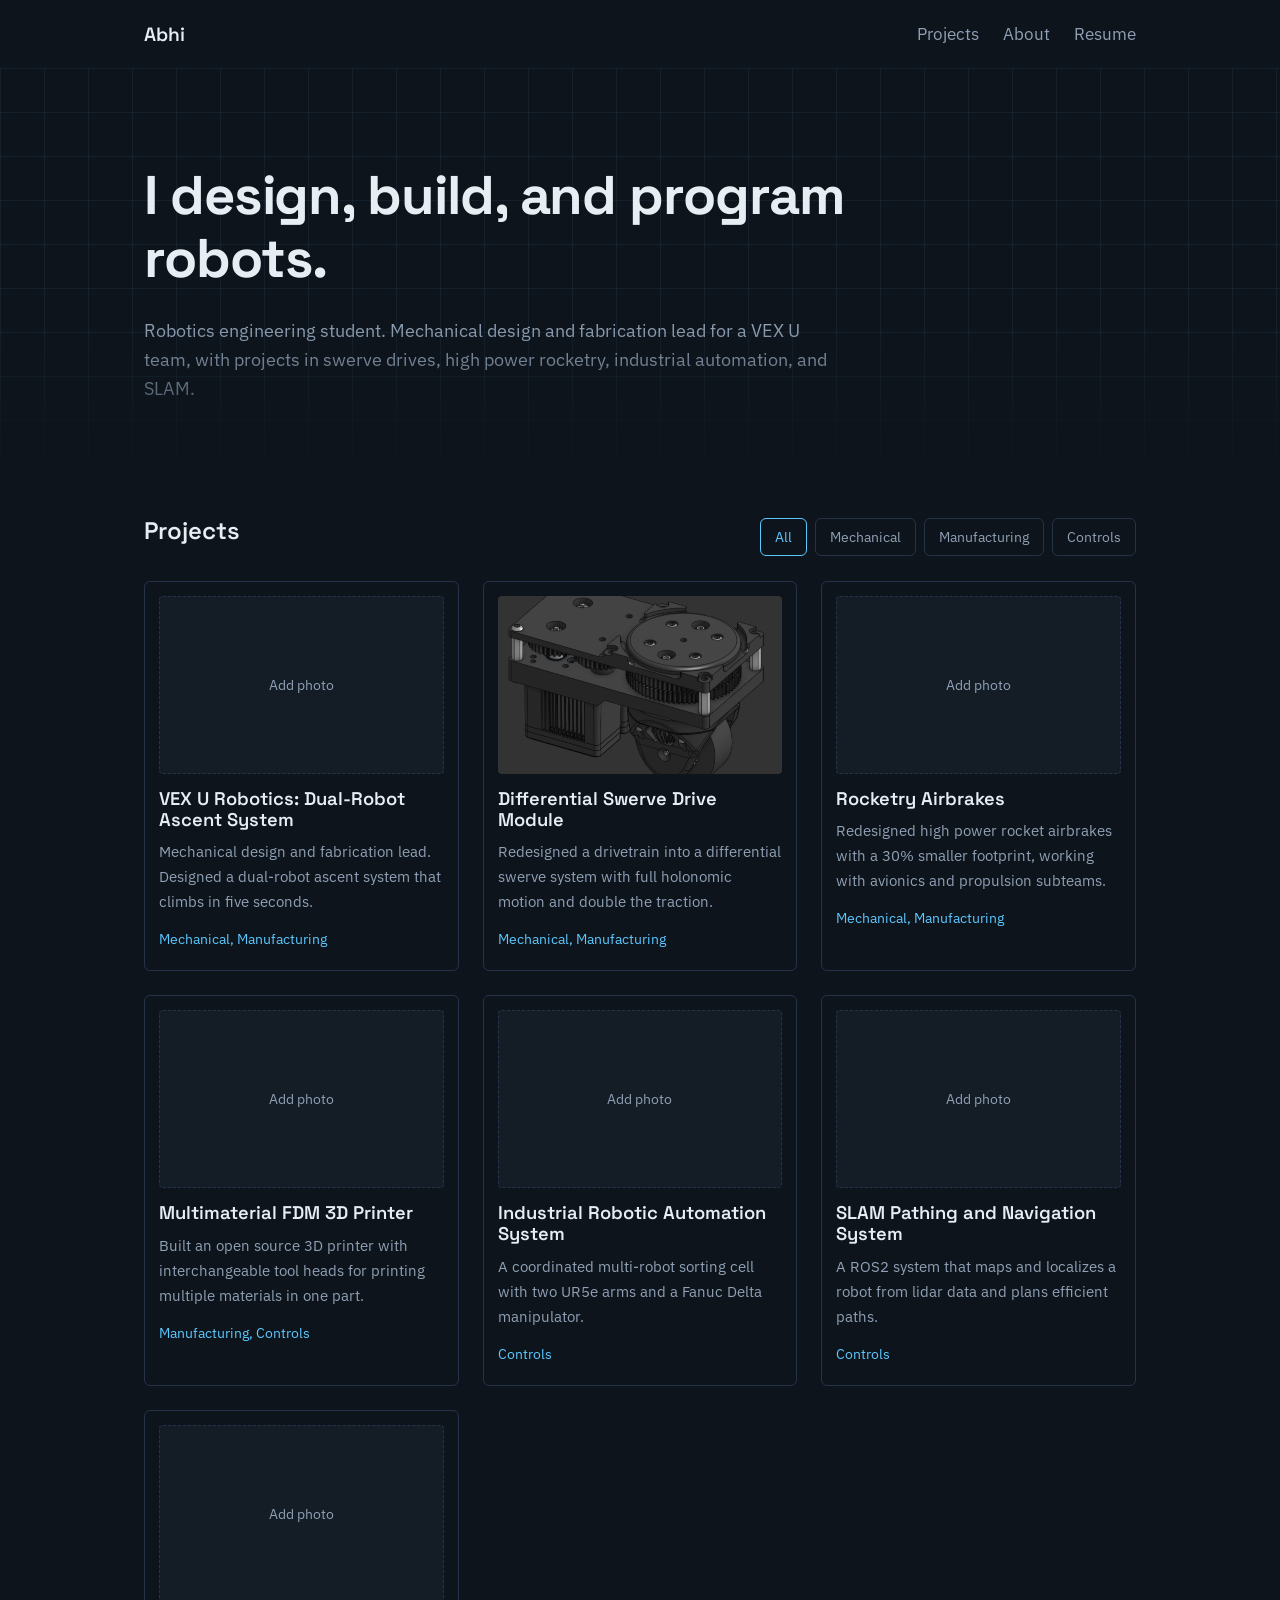
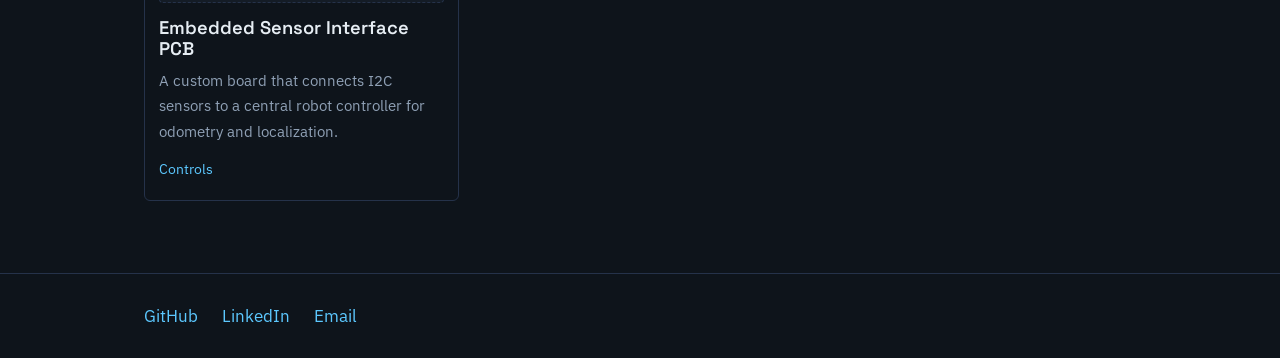
==== index.html @ cff71a78 "Fully updated the project page for differnetial swerve" ====
<!DOCTYPE html><html lang="en"><head><meta charset="utf-8"><meta name="viewport" content="width=device-width, initial-scale=1"><title>Abhi | Robotics Engineering Portfolio</title><meta name="description" content="Robotics engineering portfolio: mechanical design, manufacturing, and controls."><link rel="preconnect" href="https://fonts.googleapis.com"><link rel="preconnect" href="https://fonts.gstatic.com" crossorigin><link href="https://fonts.googleapis.com/css2?family=IBM+Plex+Sans:wght@400;500&family=Space+Grotesk:wght@500;600;700&display=swap" rel="stylesheet"><link rel="stylesheet" href="assets/css/style.css"></head><body>
<header class="nav"><a class="brand" href="index.html">Abhi</a><nav><a href="index.html#projects">Projects</a><a href="about.html">About</a><a href="resume.pdf">Resume</a></nav></header>
<main>
<section class="hero"><div class="wrap"><h1>I design, build, and program robots.</h1><p class="lead">Robotics engineering student. Mechanical design and fabrication lead for a VEX U team, with projects in swerve drives, high power rocketry, industrial automation, and SLAM.</p></div></section>
<section id="projects" class="wrap"><div class="row"><h2>Projects</h2><div class="filters" role="group" aria-label="Filter projects"><button class="on" data-f="all">All</button><button data-f="mechanical">Mechanical</button><button data-f="manufacturing">Manufacturing</button><button data-f="controls">Controls</button></div></div><div class="grid"><a class="card" href="projects/vex-u-robotics.html" data-tags="mechanical manufacturing"><div class="ph "><span>Add photo</span></div><h3>VEX U Robotics: Dual-Robot Ascent System</h3><p>Mechanical design and fabrication lead. Designed a dual-robot ascent system that climbs in five seconds.</p><span class="tags">Mechanical, Manufacturing</span></a><a class="card" href="projects/swerve-drive.html" data-tags="mechanical manufacturing"><img class="media " src="assets/images/differential_swerve/differential_swerve_overview.png" alt="CAD render of the differential swerve module showing the gear stack, drive motor, and wheel" loading="lazy"><h3>Differential Swerve Drive Module</h3><p>Redesigned a drivetrain into a differential swerve system with full holonomic motion and double the traction.</p><span class="tags">Mechanical, Manufacturing</span></a><a class="card" href="projects/rocketry-airbrakes.html" data-tags="mechanical manufacturing"><div class="ph "><span>Add photo</span></div><h3>Rocketry Airbrakes</h3><p>Redesigned high power rocket airbrakes with a 30% smaller footprint, working with avionics and propulsion subteams.</p><span class="tags">Mechanical, Manufacturing</span></a><a class="card" href="projects/multimaterial-3d-printer.html" data-tags="manufacturing controls"><div class="ph "><span>Add photo</span></div><h3>Multimaterial FDM 3D Printer</h3><p>Built an open source 3D printer with interchangeable tool heads for printing multiple materials in one part.</p><span class="tags">Manufacturing, Controls</span></a><a class="card" href="projects/industrial-automation.html" data-tags="controls"><div class="ph "><span>Add photo</span></div><h3>Industrial Robotic Automation System</h3><p>A coordinated multi-robot sorting cell with two UR5e arms and a Fanuc Delta manipulator.</p><span class="tags">Controls</span></a><a class="card" href="projects/slam-navigation.html" data-tags="controls"><div class="ph "><span>Add photo</span></div><h3>SLAM Pathing and Navigation System</h3><p>A ROS2 system that maps and localizes a robot from lidar data and plans efficient paths.</p><span class="tags">Controls</span></a><a class="card" href="projects/sensor-interface-pcb.html" data-tags="controls"><div class="ph "><span>Add photo</span></div><h3>Embedded Sensor Interface PCB</h3><p>A custom board that connects I2C sensors to a central robot controller for odometry and localization.</p><span class="tags">Controls</span></a></div></section></main>
<script>document.querySelectorAll('.filters button').forEach(b=>b.onclick=()=>{document.querySelectorAll('.filters button').forEach(x=>x.classList.toggle('on',x===b));document.querySelectorAll('.card').forEach(c=>c.hidden=b.dataset.f!=='all'&&!c.dataset.tags.includes(b.dataset.f))})</script><footer><div class="wrap"><a href="https://github.com/YOUR-USERNAME">GitHub</a><a href="https://linkedin.com/in/YOUR-PROFILE">LinkedIn</a><a href="mailto:you@example.com">Email</a></div></footer></body></html>
---- assets/css/style.css ----
:root{--bg:#0e141b;--panel:#141c26;--line:#25324a;--text:#e6edf3;--mut:#8fa0b5;--acc:#5cc8ff}
*{box-sizing:border-box}html{scroll-behavior:smooth}
body{margin:0;background:var(--bg);color:var(--text);font:400 17px/1.65 "IBM Plex Sans",system-ui,sans-serif}
h1,h2,h3{font-family:"Space Grotesk","IBM Plex Sans",sans-serif;line-height:1.15;margin:0 0 .5em}
h1{font-size:clamp(2rem,5vw,3.4rem);font-weight:700;letter-spacing:-.02em}h2{font-size:1.5rem;font-weight:600}h3{font-size:1.15rem;font-weight:600}
a{color:var(--acc);text-decoration:none}a:hover{text-decoration:underline}
a:focus-visible,button:focus-visible{outline:2px solid var(--acc);outline-offset:3px}
.wrap{max-width:1040px;margin:0 auto;padding:0 24px}
.nav{display:flex;justify-content:space-between;align-items:center;max-width:1040px;margin:0 auto;padding:20px 24px}
.brand{font:600 1.2rem "Space Grotesk",sans-serif;color:var(--text)}.nav nav a{margin-left:24px;color:var(--mut)}.nav nav a:hover{color:var(--text);text-decoration:none}
.hero{padding:96px 0 72px;background-image:linear-gradient(rgba(92,200,255,.07) 1px,transparent 1px),linear-gradient(90deg,rgba(92,200,255,.07) 1px,transparent 1px);background-size:44px 44px;-webkit-mask-image:linear-gradient(#000 60%,transparent);mask-image:linear-gradient(#000 60%,transparent)}
.hero h1{max-width:14em}.lead{color:var(--mut);max-width:40em;font-size:1.1rem}
.row{display:flex;justify-content:space-between;align-items:center;flex-wrap:wrap;gap:12px;margin:24px 0}
.filters button{background:none;border:1px solid var(--line);color:var(--mut);padding:6px 14px;border-radius:6px;margin-left:8px;font:inherit;font-size:.9rem;cursor:pointer}
.filters button.on{border-color:var(--acc);color:var(--acc)}
.grid{display:grid;grid-template-columns:repeat(auto-fill,minmax(300px,1fr));gap:24px;padding-bottom:72px}
.card{display:block;color:var(--text);border:1px solid var(--line);border-radius:6px;padding:14px 14px 18px;transition:border-color .15s}
.card:hover{border-color:var(--acc);text-decoration:none}.card[hidden]{display:none}
.card h3{margin-top:14px}.card p{color:var(--mut);font-size:.95rem;margin:0 0 10px}.tags{color:var(--acc);font-size:.85rem}
.ph{background:var(--panel);border:1px dashed var(--line);border-radius:4px;aspect-ratio:16/10;display:grid;place-items:center;color:var(--mut);font-size:.9rem}
.hero-media{margin:32px 0}.ph.hero-media{aspect-ratio:16/9}
.media{width:100%;height:auto;border-radius:4px;display:block}.card .media{aspect-ratio:16/10;object-fit:cover}.gal .media{aspect-ratio:16/10;object-fit:contain;background:var(--panel)}
.page{padding-top:24px;padding-bottom:72px;max-width:780px}.back{font-size:.95rem}.meta{color:var(--acc);margin-top:-.2em}
.page section{margin-top:40px}.page ul{padding-left:1.2em}.page li{margin-bottom:.6em}
.todo{color:var(--mut);font-style:italic}
.gal{display:grid;grid-template-columns:repeat(auto-fit,minmax(200px,1fr));gap:16px}
.btn{display:inline-block;border:1px solid var(--acc);border-radius:6px;padding:8px 18px}
footer{border-top:1px solid var(--line);padding:28px 0;color:var(--mut)}footer a{margin-right:24px}
@media(max-width:600px){.hero{padding:56px 0 40px}.filters button{margin:0 8px 0 0}}
@media(prefers-reduced-motion:reduce){*{transition:none!important;scroll-behavior:auto!important}}
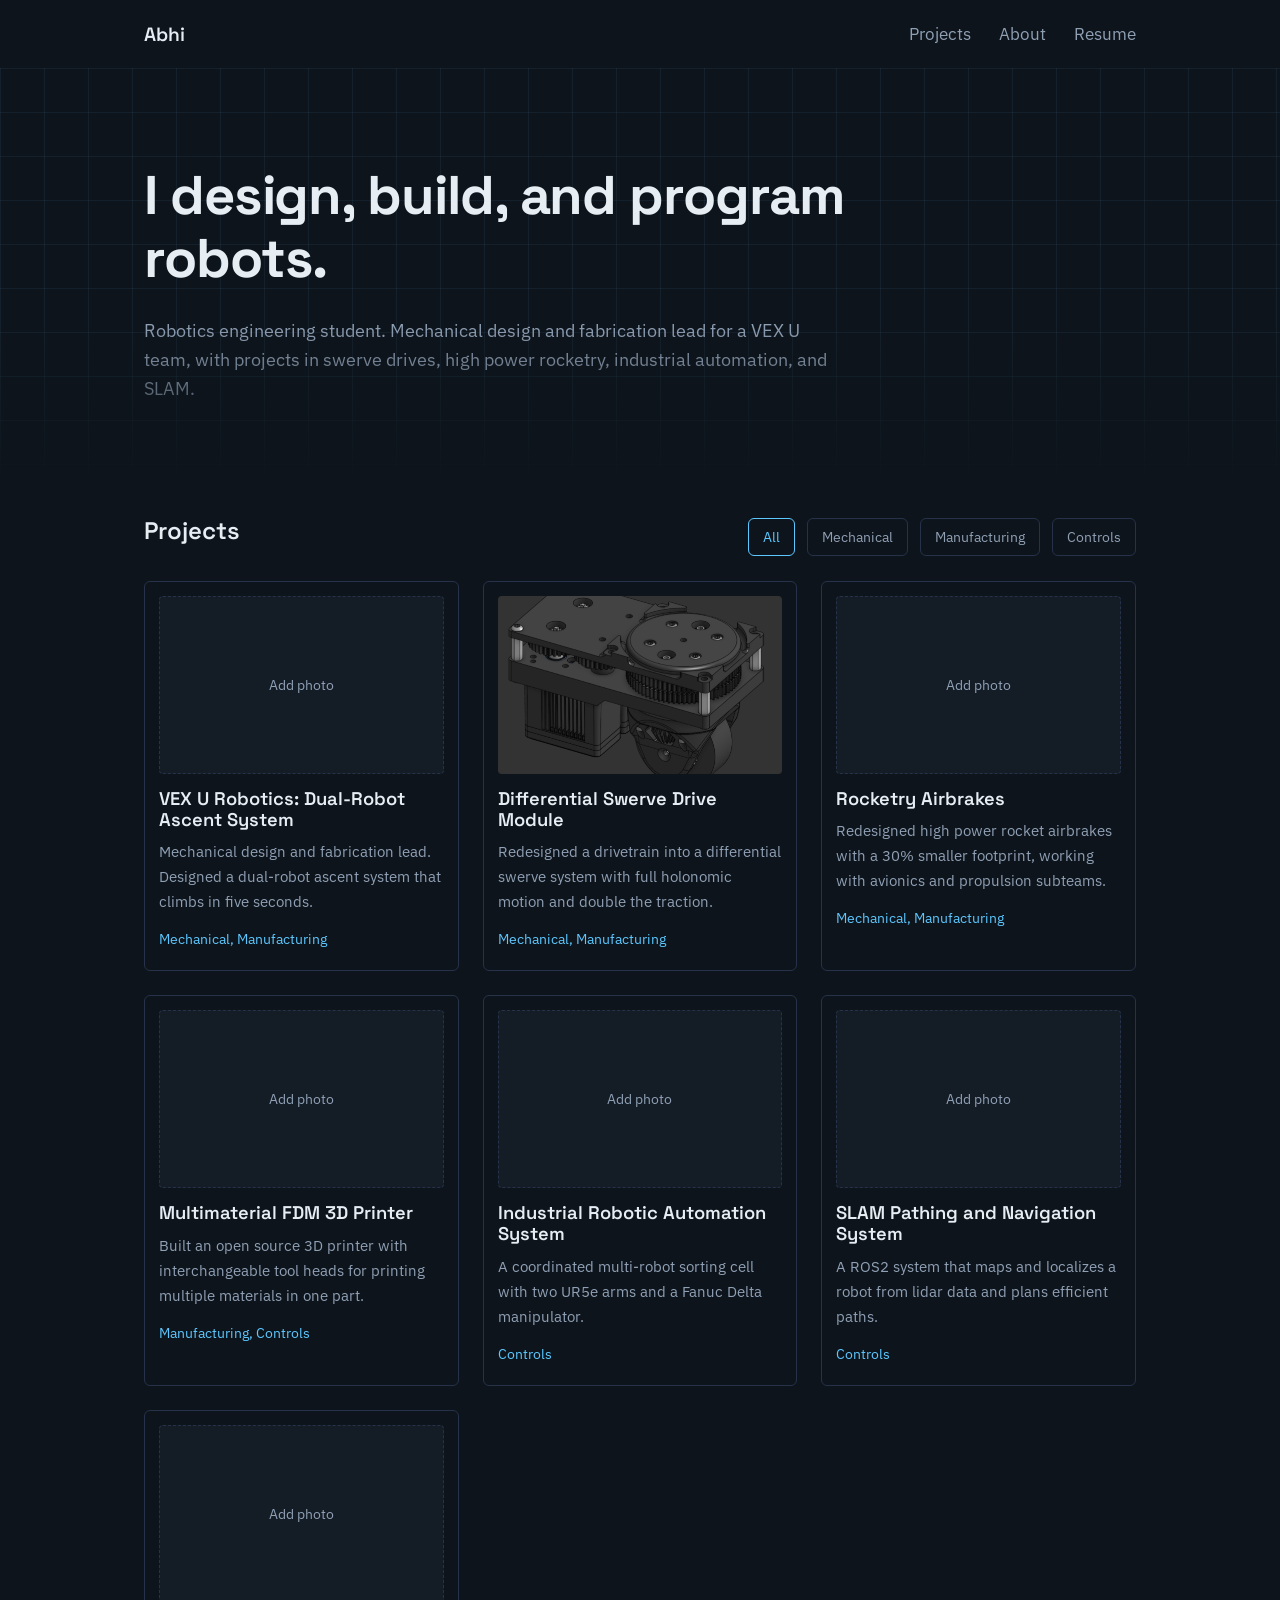
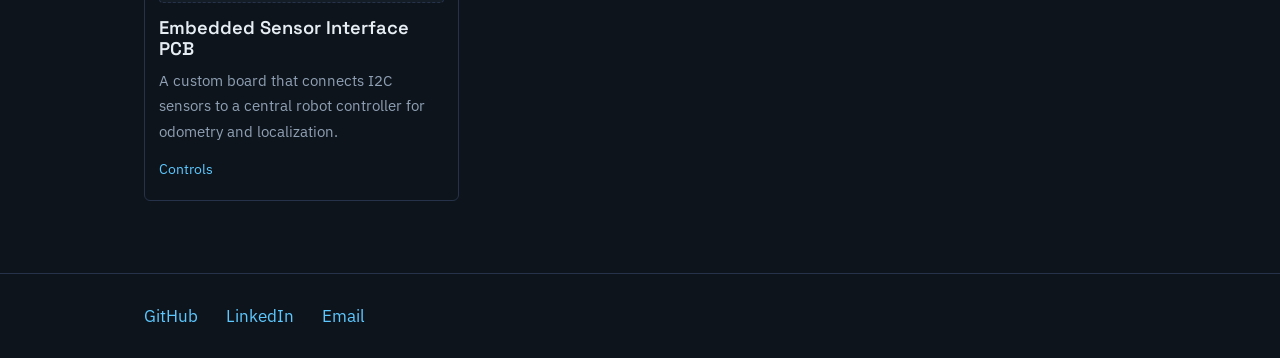
==== commit 07369212: "Pushing remaining file updated for the reformatting" ====
--- a/index.html
+++ b/index.html
@@ -1,6 +1,114 @@
-<!DOCTYPE html><html lang="en"><head><meta charset="utf-8"><meta name="viewport" content="width=device-width, initial-scale=1"><title>Abhi | Robotics Engineering Portfolio</title><meta name="description" content="Robotics engineering portfolio: mechanical design, manufacturing, and controls."><link rel="preconnect" href="https://fonts.googleapis.com"><link rel="preconnect" href="https://fonts.gstatic.com" crossorigin><link href="https://fonts.googleapis.com/css2?family=IBM+Plex+Sans:wght@400;500&family=Space+Grotesk:wght@500;600;700&display=swap" rel="stylesheet"><link rel="stylesheet" href="assets/css/style.css"></head><body>
-<header class="nav"><a class="brand" href="index.html">Abhi</a><nav><a href="index.html#projects">Projects</a><a href="about.html">About</a><a href="resume.pdf">Resume</a></nav></header>
-<main>
-<section class="hero"><div class="wrap"><h1>I design, build, and program robots.</h1><p class="lead">Robotics engineering student. Mechanical design and fabrication lead for a VEX U team, with projects in swerve drives, high power rocketry, industrial automation, and SLAM.</p></div></section>
-<section id="projects" class="wrap"><div class="row"><h2>Projects</h2><div class="filters" role="group" aria-label="Filter projects"><button class="on" data-f="all">All</button><button data-f="mechanical">Mechanical</button><button data-f="manufacturing">Manufacturing</button><button data-f="controls">Controls</button></div></div><div class="grid"><a class="card" href="projects/vex-u-robotics.html" data-tags="mechanical manufacturing"><div class="ph "><span>Add photo</span></div><h3>VEX U Robotics: Dual-Robot Ascent System</h3><p>Mechanical design and fabrication lead. Designed a dual-robot ascent system that climbs in five seconds.</p><span class="tags">Mechanical, Manufacturing</span></a><a class="card" href="projects/swerve-drive.html" data-tags="mechanical manufacturing"><img class="media " src="assets/images/differential_swerve/differential_swerve_overview.png" alt="CAD render of the differential swerve module showing the gear stack, drive motor, and wheel" loading="lazy"><h3>Differential Swerve Drive Module</h3><p>Redesigned a drivetrain into a differential swerve system with full holonomic motion and double the traction.</p><span class="tags">Mechanical, Manufacturing</span></a><a class="card" href="projects/rocketry-airbrakes.html" data-tags="mechanical manufacturing"><div class="ph "><span>Add photo</span></div><h3>Rocketry Airbrakes</h3><p>Redesigned high power rocket airbrakes with a 30% smaller footprint, working with avionics and propulsion subteams.</p><span class="tags">Mechanical, Manufacturing</span></a><a class="card" href="projects/multimaterial-3d-printer.html" data-tags="manufacturing controls"><div class="ph "><span>Add photo</span></div><h3>Multimaterial FDM 3D Printer</h3><p>Built an open source 3D printer with interchangeable tool heads for printing multiple materials in one part.</p><span class="tags">Manufacturing, Controls</span></a><a class="card" href="projects/industrial-automation.html" data-tags="controls"><div class="ph "><span>Add photo</span></div><h3>Industrial Robotic Automation System</h3><p>A coordinated multi-robot sorting cell with two UR5e arms and a Fanuc Delta manipulator.</p><span class="tags">Controls</span></a><a class="card" href="projects/slam-navigation.html" data-tags="controls"><div class="ph "><span>Add photo</span></div><h3>SLAM Pathing and Navigation System</h3><p>A ROS2 system that maps and localizes a robot from lidar data and plans efficient paths.</p><span class="tags">Controls</span></a><a class="card" href="projects/sensor-interface-pcb.html" data-tags="controls"><div class="ph "><span>Add photo</span></div><h3>Embedded Sensor Interface PCB</h3><p>A custom board that connects I2C sensors to a central robot controller for odometry and localization.</p><span class="tags">Controls</span></a></div></section></main>
-<script>document.querySelectorAll('.filters button').forEach(b=>b.onclick=()=>{document.querySelectorAll('.filters button').forEach(x=>x.classList.toggle('on',x===b));document.querySelectorAll('.card').forEach(c=>c.hidden=b.dataset.f!=='all'&&!c.dataset.tags.includes(b.dataset.f))})</script><footer><div class="wrap"><a href="https://github.com/YOUR-USERNAME">GitHub</a><a href="https://linkedin.com/in/YOUR-PROFILE">LinkedIn</a><a href="mailto:you@example.com">Email</a></div></footer></body></html>+<!DOCTYPE html>
+<html lang="en">
+  <head>
+    <meta charset="utf-8">
+    <meta name="viewport" content="width=device-width, initial-scale=1">
+    <title>Abhi | Robotics Engineering Portfolio</title>
+    <meta
+      name="description"
+      content="Robotics engineering portfolio: mechanical design, manufacturing, and controls."
+    >
+    <link rel="preconnect" href="https://fonts.googleapis.com">
+    <link rel="preconnect" href="https://fonts.gstatic.com" crossorigin>
+    <link
+      href="https://fonts.googleapis.com/css2?family=IBM+Plex+Sans:wght@400;500&family=Space+Grotesk:wght@500;600;700&display=swap"
+      rel="stylesheet"
+    >
+    <link rel="stylesheet" href="assets/css/style.css">
+  </head>
+  <body>
+    <div data-site-header></div>
+    <main>
+      <section class="hero">
+        <div class="wrap">
+          <h1>I design, build, and program robots.</h1>
+          <p class="lead">
+            Robotics engineering student. Mechanical design and fabrication lead for a
+            VEX U team, with projects in swerve drives, high power rocketry,
+            industrial automation, and SLAM.
+          </p>
+        </div>
+      </section>
+      <section id="projects" class="wrap">
+        <div class="row">
+          <h2>Projects</h2>
+          <div class="filters" role="group" aria-label="Filter projects">
+            <button class="on" data-f="all">All</button>
+            <button data-f="mechanical">Mechanical</button>
+            <button data-f="manufacturing">Manufacturing</button>
+            <button data-f="controls">Controls</button>
+          </div>
+        </div>
+        <div class="grid">
+          <a class="card" href="projects/vex-u-robotics.html" data-tags="mechanical manufacturing">
+            <div class="ph "><span>Add photo</span></div>
+            <h3>VEX U Robotics: Dual-Robot Ascent System</h3>
+            <p>Mechanical design and fabrication lead. Designed a dual-robot ascent system that climbs in five seconds.</p>
+            <span class="tags">Mechanical, Manufacturing</span>
+          </a>
+
+          <a class="card" href="projects/swerve-drive.html" data-tags="mechanical manufacturing">
+            <img
+              class="media "
+              src="assets/images/differential_swerve/differential_swerve_overview.png"
+              alt="CAD render of the differential swerve module showing the gear stack, drive motor, and wheel"
+              loading="lazy"
+            >
+            <h3>Differential Swerve Drive Module</h3>
+            <p>Redesigned a drivetrain into a differential swerve system with full holonomic motion and double the traction.</p>
+            <span class="tags">Mechanical, Manufacturing</span>
+          </a>
+
+          <a class="card" href="projects/rocketry-airbrakes.html" data-tags="mechanical manufacturing">
+            <div class="ph "><span>Add photo</span></div>
+            <h3>Rocketry Airbrakes</h3>
+            <p>Redesigned high power rocket airbrakes with a 30% smaller footprint, working with avionics and propulsion subteams.</p>
+            <span class="tags">Mechanical, Manufacturing</span>
+          </a>
+
+          <a class="card" href="projects/multimaterial-3d-printer.html" data-tags="manufacturing controls">
+            <div class="ph "><span>Add photo</span></div>
+            <h3>Multimaterial FDM 3D Printer</h3>
+            <p>Built an open source 3D printer with interchangeable tool heads for printing multiple materials in one part.</p>
+            <span class="tags">Manufacturing, Controls</span>
+          </a>
+
+          <a class="card" href="projects/industrial-automation.html" data-tags="controls">
+            <div class="ph "><span>Add photo</span></div>
+            <h3>Industrial Robotic Automation System</h3>
+            <p>A coordinated multi-robot sorting cell with two UR5e arms and a Fanuc Delta manipulator.</p>
+            <span class="tags">Controls</span>
+          </a>
+
+          <a class="card" href="projects/slam-navigation.html" data-tags="controls">
+            <div class="ph "><span>Add photo</span></div>
+            <h3>SLAM Pathing and Navigation System</h3>
+            <p>A ROS2 system that maps and localizes a robot from lidar data and plans efficient paths.</p>
+            <span class="tags">Controls</span>
+          </a>
+
+          <a class="card" href="projects/sensor-interface-pcb.html" data-tags="controls">
+            <div class="ph "><span>Add photo</span></div>
+            <h3>Embedded Sensor Interface PCB</h3>
+            <p>A custom board that connects I2C sensors to a central robot controller for odometry and localization.</p>
+            <span class="tags">Controls</span>
+          </a>
+        </div>
+      </section>
+    </main>
+
+    <script>
+      document.querySelectorAll('.filters button').forEach((b) => {
+        b.onclick = () => {
+          document.querySelectorAll('.filters button').forEach((x) => x.classList.toggle('on', x === b));
+          document.querySelectorAll('.card').forEach((c) => {
+            c.hidden = b.dataset.f !== 'all' && !c.dataset.tags.includes(b.dataset.f);
+          });
+        };
+      });
+    </script>
+
+    <div data-site-footer></div>
+    <script src="assets/js/site-shared.js"></script>
+  </body>
+</html>
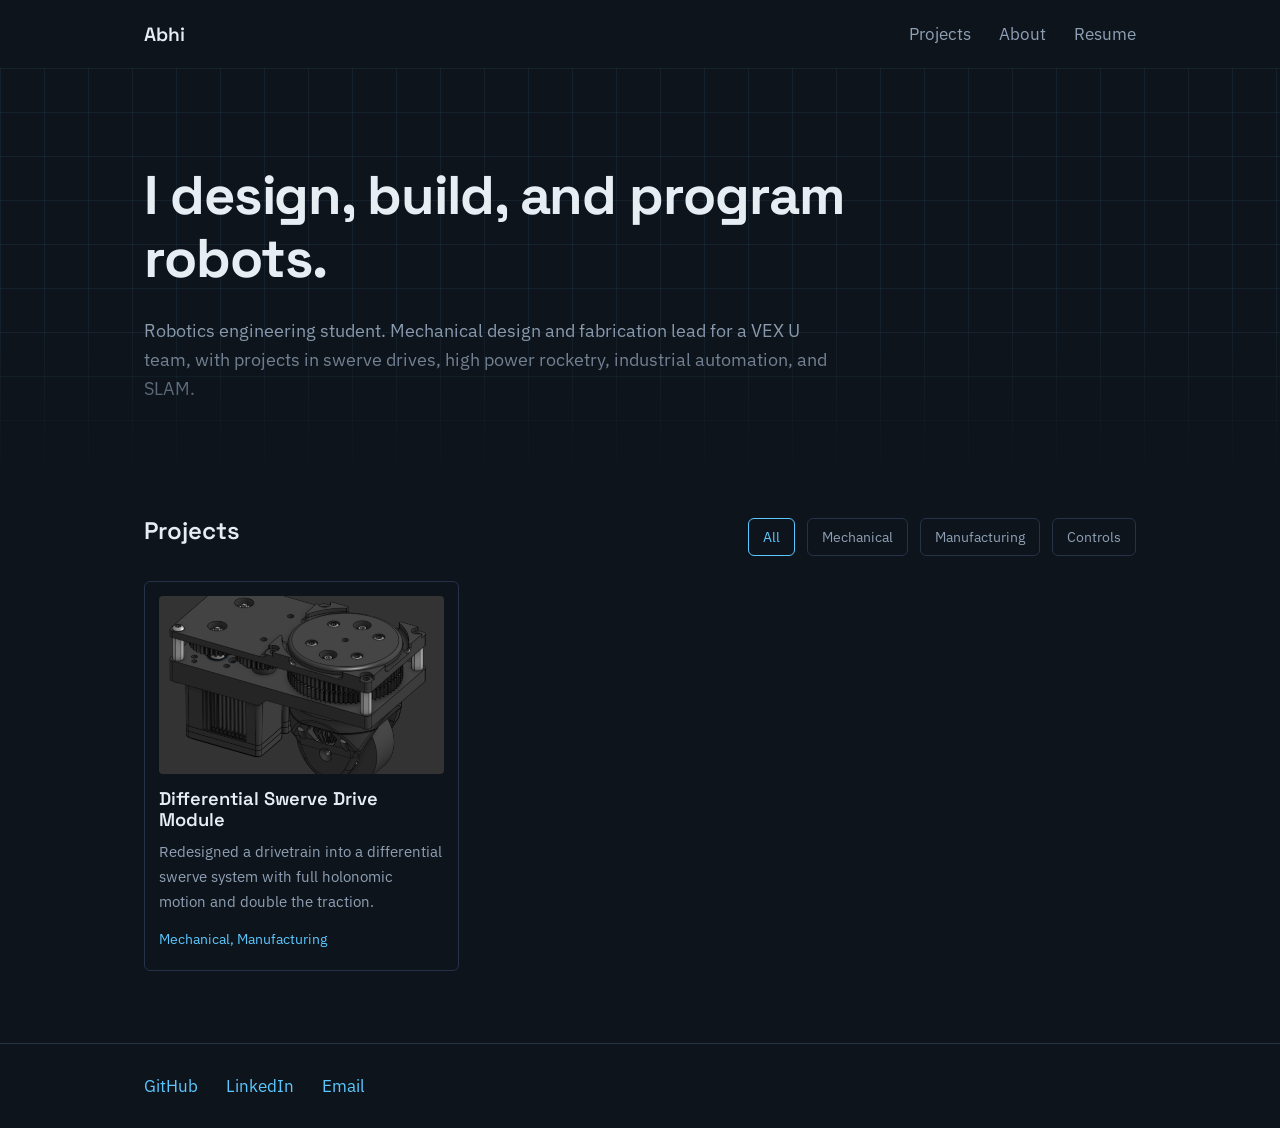
==== commit 32ef7020: "Cleaned up public version with removed incomplete project documentation" ====
--- a/index.html
+++ b/index.html
@@ -40,12 +40,12 @@
           </div>
         </div>
         <div class="grid">
-          <a class="card" href="projects/vex-u-robotics.html" data-tags="mechanical manufacturing">
+          <!-- <a class="card" href="projects/vex-u-robotics.html" data-tags="mechanical manufacturing">
             <div class="ph "><span>Add photo</span></div>
             <h3>VEX U Robotics: Dual-Robot Ascent System</h3>
             <p>Mechanical design and fabrication lead. Designed a dual-robot ascent system that climbs in five seconds.</p>
             <span class="tags">Mechanical, Manufacturing</span>
-          </a>
+          </a> -->
 
           <a class="card" href="projects/swerve-drive.html" data-tags="mechanical manufacturing">
             <img
@@ -59,7 +59,7 @@
             <span class="tags">Mechanical, Manufacturing</span>
           </a>
 
-          <a class="card" href="projects/rocketry-airbrakes.html" data-tags="mechanical manufacturing">
+          <!-- <a class="card" href="projects/rocketry-airbrakes.html" data-tags="mechanical manufacturing">
             <div class="ph "><span>Add photo</span></div>
             <h3>Rocketry Airbrakes</h3>
             <p>Redesigned high power rocket airbrakes with a 30% smaller footprint, working with avionics and propulsion subteams.</p>
@@ -92,7 +92,7 @@
             <h3>Embedded Sensor Interface PCB</h3>
             <p>A custom board that connects I2C sensors to a central robot controller for odometry and localization.</p>
             <span class="tags">Controls</span>
-          </a>
+          </a> -->
         </div>
       </section>
     </main>
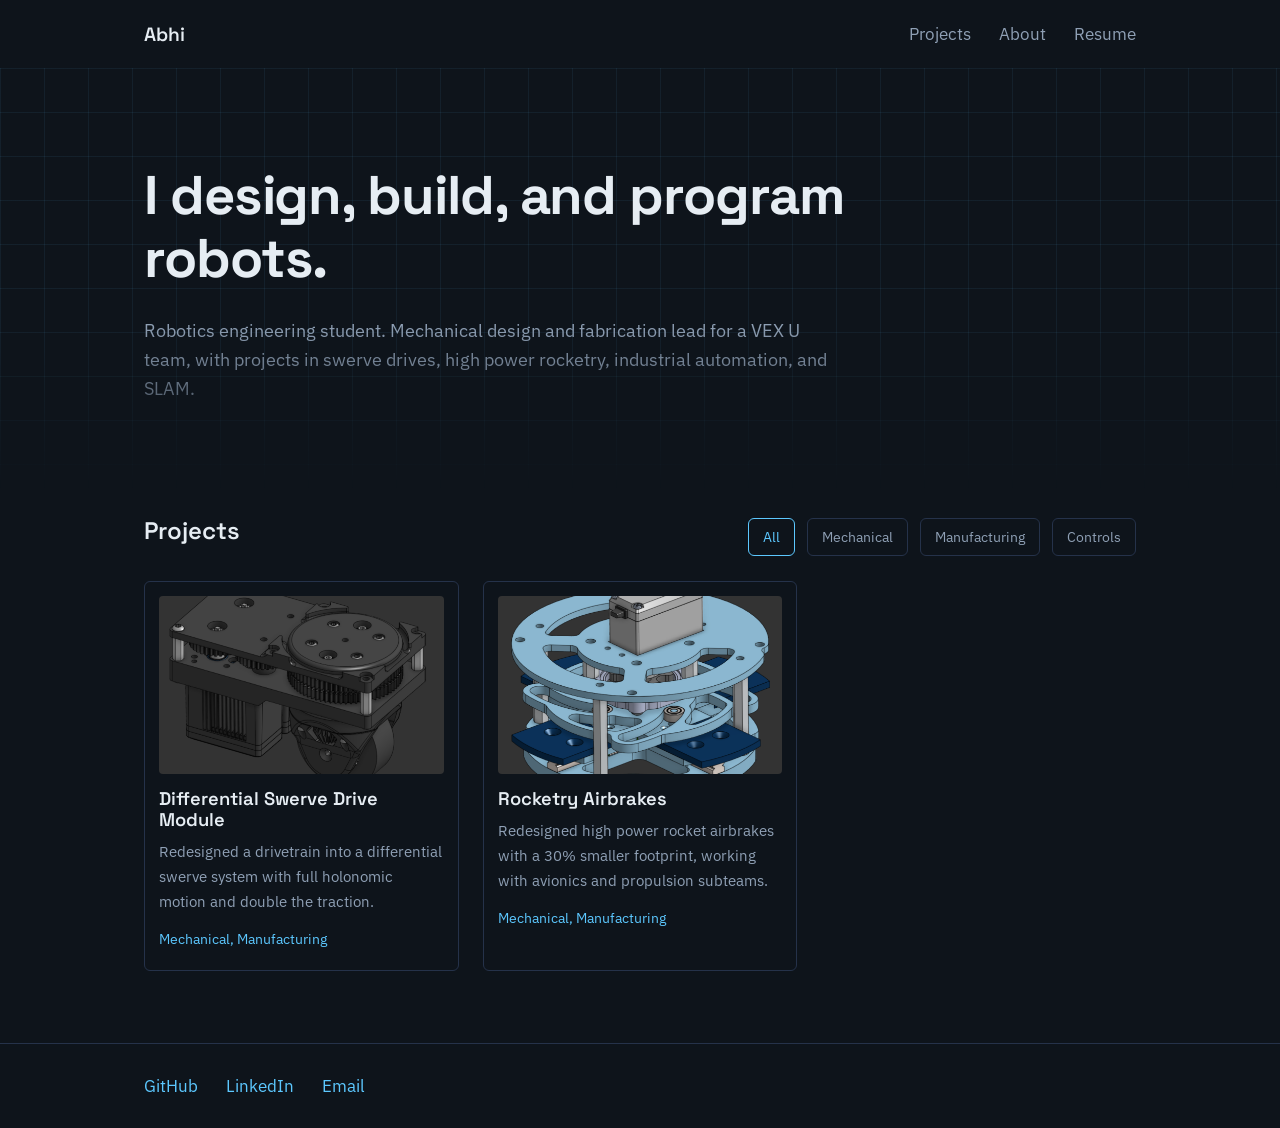
==== commit 78f5fa26: "Branch for implementing the airbrakes documentation" ====
--- a/index.html
+++ b/index.html
@@ -59,14 +59,19 @@
             <span class="tags">Mechanical, Manufacturing</span>
           </a>
 
-          <!-- <a class="card" href="projects/rocketry-airbrakes.html" data-tags="mechanical manufacturing">
-            <div class="ph "><span>Add photo</span></div>
+          <a class="card" href="projects/rocketry-airbrakes.html" data-tags="mechanical manufacturing">
+            <img
+              class="media"
+              src="assets/images/rocketry_airbrakes/airbrakes-overview.png"
+              alt="Overview of the rocketry airbrakes assembly"
+              loading="lazy"
+            >
             <h3>Rocketry Airbrakes</h3>
             <p>Redesigned high power rocket airbrakes with a 30% smaller footprint, working with avionics and propulsion subteams.</p>
             <span class="tags">Mechanical, Manufacturing</span>
           </a>
 
-          <a class="card" href="projects/multimaterial-3d-printer.html" data-tags="manufacturing controls">
+          <!-- <a class="card" href="projects/multimaterial-3d-printer.html" data-tags="manufacturing controls">
             <div class="ph "><span>Add photo</span></div>
             <h3>Multimaterial FDM 3D Printer</h3>
             <p>Built an open source 3D printer with interchangeable tool heads for printing multiple materials in one part.</p>
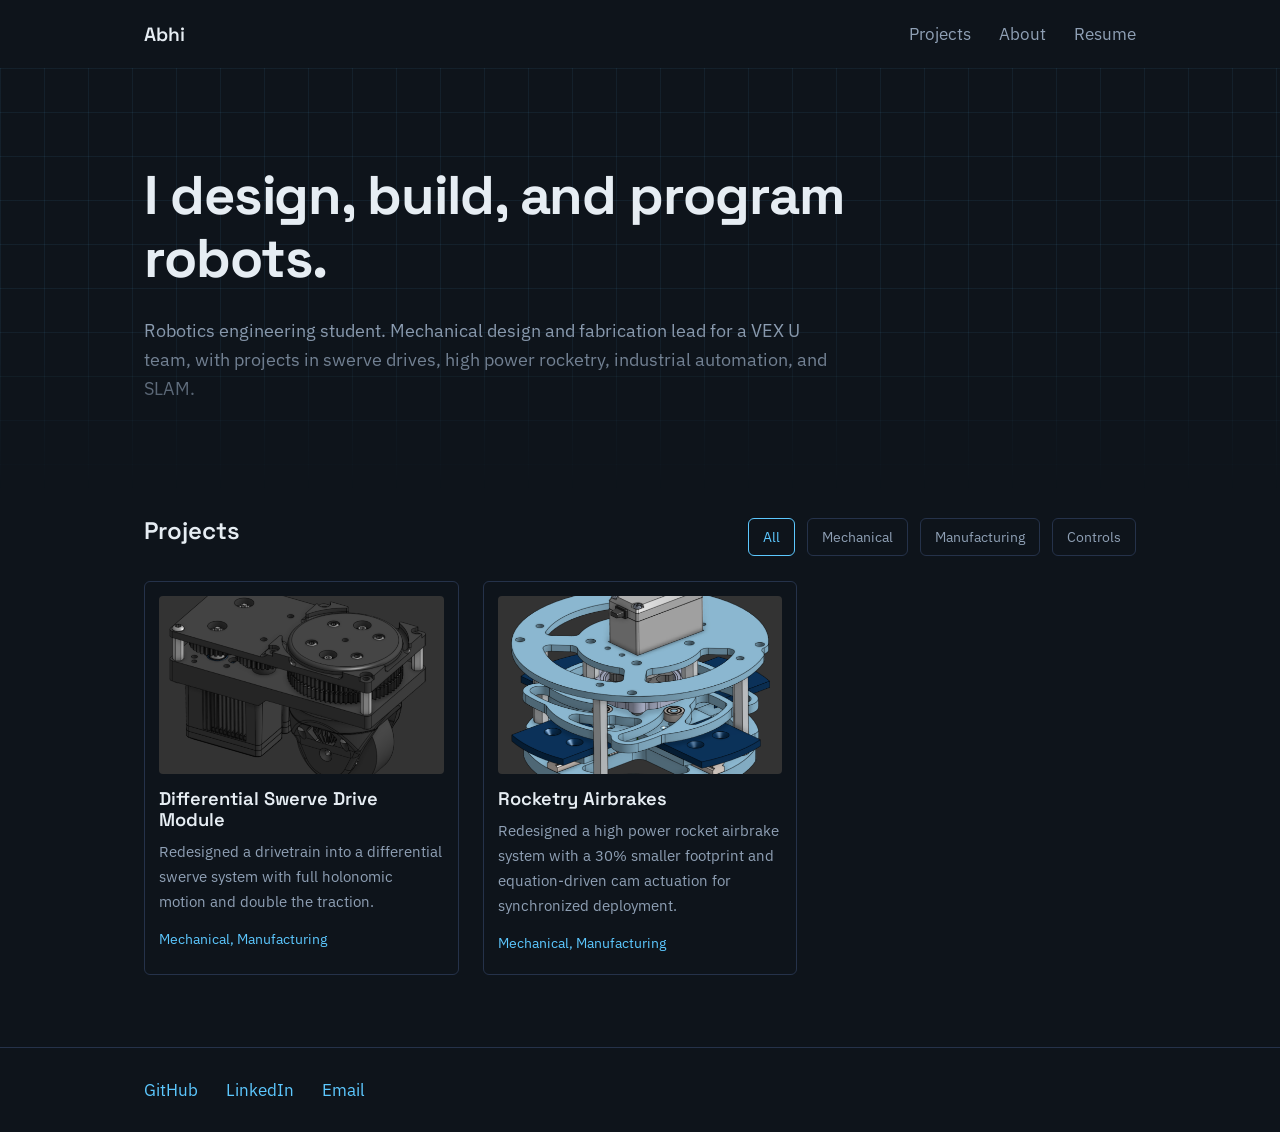
==== commit 3ae64ddf: "Updated the rocketry airbrakes page with information and images" ====
--- a/index.html
+++ b/index.html
@@ -67,7 +67,7 @@
               loading="lazy"
             >
             <h3>Rocketry Airbrakes</h3>
-            <p>Redesigned high power rocket airbrakes with a 30% smaller footprint, working with avionics and propulsion subteams.</p>
+            <p>Redesigned a high power rocket airbrake system with a 30% smaller footprint and equation-driven cam actuation for synchronized deployment.</p>
             <span class="tags">Mechanical, Manufacturing</span>
           </a>
 
@@ -76,23 +76,23 @@
             <h3>Multimaterial FDM 3D Printer</h3>
             <p>Built an open source 3D printer with interchangeable tool heads for printing multiple materials in one part.</p>
             <span class="tags">Manufacturing, Controls</span>
-          </a>
+          </a> -->
 
-          <a class="card" href="projects/industrial-automation.html" data-tags="controls">
+          <!-- <a class="card" href="projects/industrial-automation.html" data-tags="controls">
             <div class="ph "><span>Add photo</span></div>
             <h3>Industrial Robotic Automation System</h3>
             <p>A coordinated multi-robot sorting cell with two UR5e arms and a Fanuc Delta manipulator.</p>
             <span class="tags">Controls</span>
-          </a>
+          </a> -->
 
-          <a class="card" href="projects/slam-navigation.html" data-tags="controls">
+          <!-- <a class="card" href="projects/slam-navigation.html" data-tags="controls">
             <div class="ph "><span>Add photo</span></div>
             <h3>SLAM Pathing and Navigation System</h3>
             <p>A ROS2 system that maps and localizes a robot from lidar data and plans efficient paths.</p>
             <span class="tags">Controls</span>
-          </a>
+          </a> -->
 
-          <a class="card" href="projects/sensor-interface-pcb.html" data-tags="controls">
+          <!-- <a class="card" href="projects/sensor-interface-pcb.html" data-tags="controls">
             <div class="ph "><span>Add photo</span></div>
             <h3>Embedded Sensor Interface PCB</h3>
             <p>A custom board that connects I2C sensors to a central robot controller for odometry and localization.</p>
--- a/assets/css/style.css
+++ b/assets/css/style.css
@@ -25,7 +25,18 @@
 .page section{margin-top:40px}.page ul{padding-left:1.2em}.page li{margin-bottom:.6em}
 .todo{color:var(--mut);font-style:italic}
 .gal{display:grid;grid-template-columns:repeat(auto-fit,minmax(200px,1fr));gap:16px}
+.gal a{display:block;border:1px solid var(--line);border-radius:4px;overflow:hidden;background:var(--panel);transition:border-color .15s ease,transform .15s ease,box-shadow .15s ease}
+.gal a:hover{border-color:var(--acc);text-decoration:none;box-shadow:0 10px 24px rgba(0,0,0,.18);transform:translateY(-1px)}
+.gal .media{aspect-ratio:16/10;object-fit:contain;background:var(--panel);transition:transform .2s ease,opacity .2s ease;cursor:pointer}
+.gal a:hover .media{transform:scale(1.02);opacity:.98}
+.gallery-modal{position:fixed;inset:0;background:rgba(8,12,18,.9);display:flex;align-items:center;justify-content:center;padding:24px;z-index:1000}
+.gallery-modal[hidden]{display:none}
+.gallery-modal__backdrop{position:absolute;inset:0}
+.gallery-modal__panel{position:relative;max-width:min(92vw,1100px);max-height:92vh;width:100%;display:flex;align-items:center;justify-content:center;background:var(--panel);border:1px solid var(--line);border-radius:8px;padding:18px;box-shadow:0 30px 80px rgba(0,0,0,.55)}
+.gallery-modal__image{display:block;max-width:100%;max-height:calc(92vh - 72px);width:auto;height:auto;border-radius:4px;object-fit:contain;background:var(--panel)}
+.gallery-modal__close{position:absolute;top:12px;right:12px;appearance:none;border:1px solid var(--line);background:rgba(12,17,23,.9);color:var(--text);border-radius:50%;width:36px;height:36px;display:grid;place-items:center;cursor:pointer;font-size:1.2rem;line-height:1}
+.gallery-modal__close:hover{text-decoration:none}
 .btn{display:inline-block;border:1px solid var(--acc);border-radius:6px;padding:8px 18px}
 footer{border-top:1px solid var(--line);padding:28px 0;color:var(--mut)}footer a{margin-right:24px}
-@media(max-width:600px){.hero{padding:56px 0 40px}.filters button{margin:0 8px 0 0}}
+@media(max-width:600px){.hero{padding:56px 0 40px}.filters button{margin:0 8px 0 0}.gallery-modal__panel{padding:12px}.gallery-modal__close{top:8px;right:8px}} 
 @media(prefers-reduced-motion:reduce){*{transition:none!important;scroll-behavior:auto!important}}
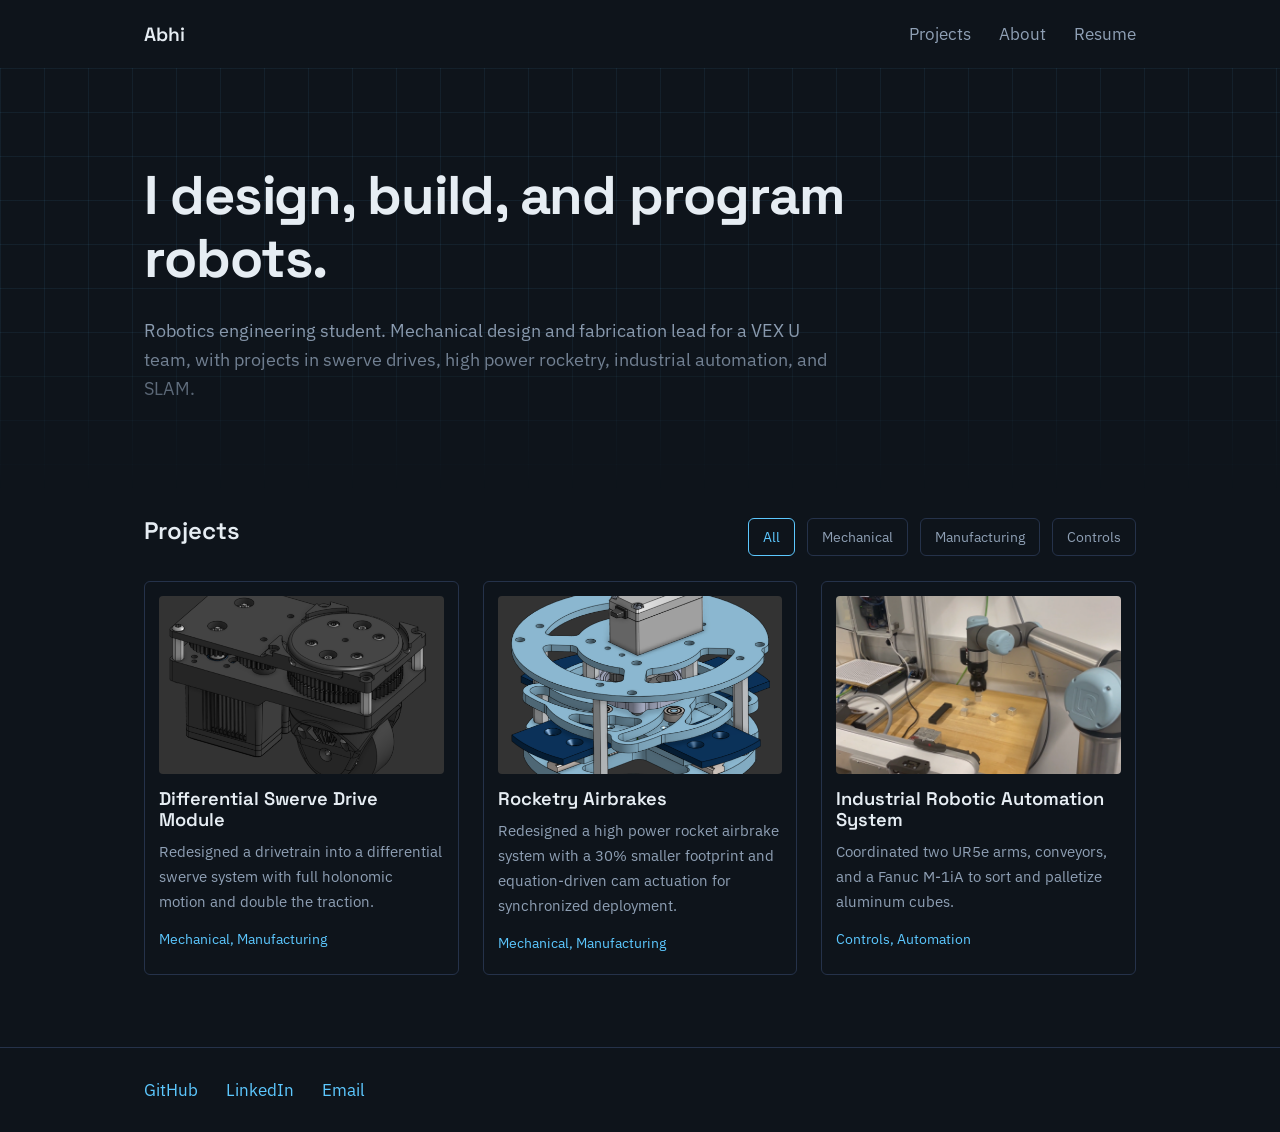
==== commit 9fb47c3e: "Added embedded media to industrial automation page" ====
--- a/index.html
+++ b/index.html
@@ -78,12 +78,17 @@
             <span class="tags">Manufacturing, Controls</span>
           </a> -->
 
-          <!-- <a class="card" href="projects/industrial-automation.html" data-tags="controls">
-            <div class="ph "><span>Add photo</span></div>
+          <a class="card" href="projects/industrial-automation.html" data-tags="controls">
+            <img
+              class="media"
+              src="assets/images/industrial_automation/industrial_automation_overview.png"
+              alt="Fanuc M-1iA above aluminum cubes at the industrial automation cell"
+              loading="lazy"
+            >
             <h3>Industrial Robotic Automation System</h3>
-            <p>A coordinated multi-robot sorting cell with two UR5e arms and a Fanuc Delta manipulator.</p>
-            <span class="tags">Controls</span>
-          </a> -->
+            <p>Coordinated two UR5e arms, conveyors, and a Fanuc M-1iA to sort and palletize aluminum cubes.</p>
+            <span class="tags">Controls, Automation</span>
+          </a>
 
           <!-- <a class="card" href="projects/slam-navigation.html" data-tags="controls">
             <div class="ph "><span>Add photo</span></div>
--- a/assets/css/style.css
+++ b/assets/css/style.css
@@ -20,6 +20,7 @@
 .card h3{margin-top:14px}.card p{color:var(--mut);font-size:.95rem;margin:0 0 10px}.tags{color:var(--acc);font-size:.85rem}
 .ph{background:var(--panel);border:1px dashed var(--line);border-radius:4px;aspect-ratio:16/10;display:grid;place-items:center;color:var(--mut);font-size:.9rem}
 .hero-media{margin:32px 0}.ph.hero-media{aspect-ratio:16/9}
+.video-embed{width:100%;aspect-ratio:16/9;overflow:hidden;border-radius:4px;background:var(--panel)}.video-embed iframe{display:block;width:100%;height:100%;border:0}
 .media{width:100%;height:auto;border-radius:4px;display:block}.card .media{aspect-ratio:16/10;object-fit:cover}.gal .media{aspect-ratio:16/10;object-fit:contain;background:var(--panel)}
 .page{padding-top:24px;padding-bottom:72px;max-width:780px}.back{font-size:.95rem}.meta{color:var(--acc);margin-top:-.2em}
 .page section{margin-top:40px}.page ul{padding-left:1.2em}.page li{margin-bottom:.6em}
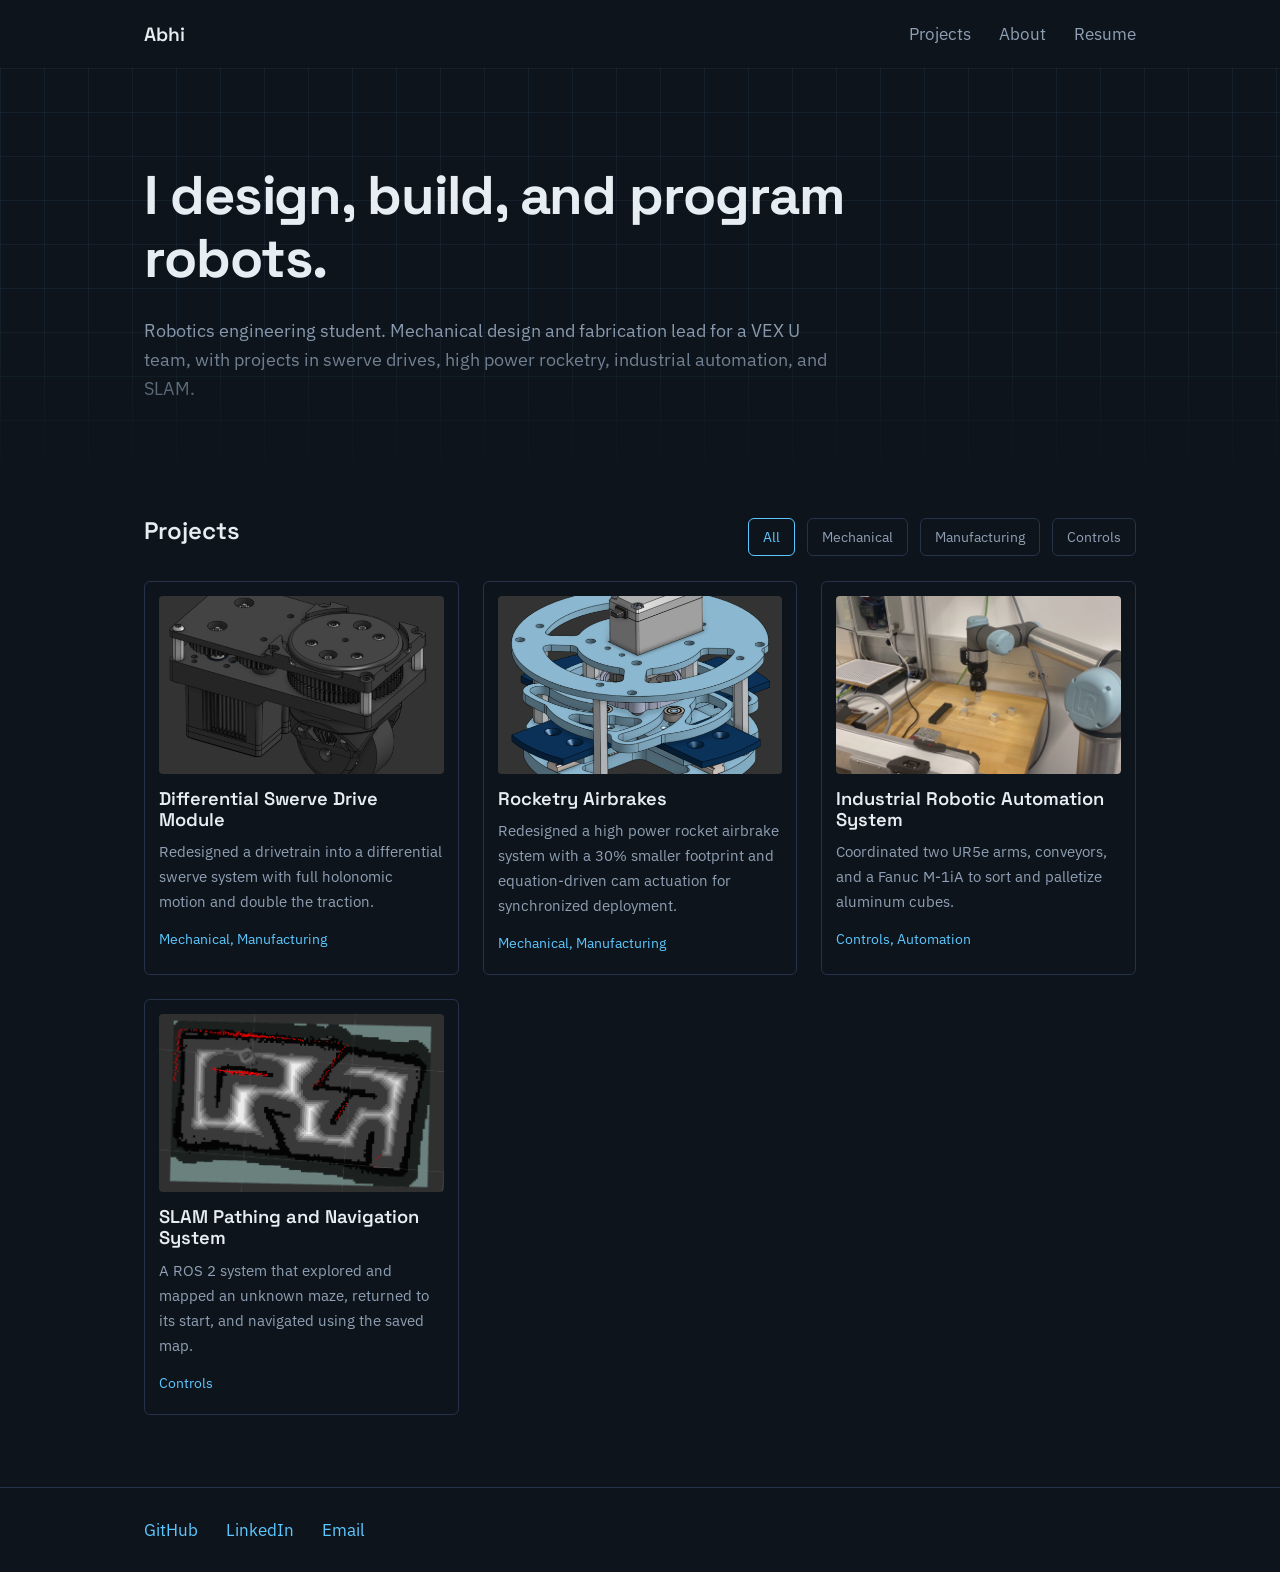
==== commit 303926e5: "Added documentation for SLAM project" ====
--- a/index.html
+++ b/index.html
@@ -90,12 +90,17 @@
             <span class="tags">Controls, Automation</span>
           </a>
 
-          <!-- <a class="card" href="projects/slam-navigation.html" data-tags="controls">
-            <div class="ph "><span>Add photo</span></div>
+          <a class="card" href="projects/slam-navigation.html" data-tags="controls">
+            <img
+              class="media"
+              src="assets/images/slam_navigation/accurate_localization.png"
+              alt="AMCL pose estimate aligned with the TurtleBot3's actual location on the map"
+              loading="lazy"
+            >
             <h3>SLAM Pathing and Navigation System</h3>
-            <p>A ROS2 system that maps and localizes a robot from lidar data and plans efficient paths.</p>
+            <p>A ROS 2 system that explored and mapped an unknown maze, returned to its start, and navigated using the saved map.</p>
             <span class="tags">Controls</span>
-          </a> -->
+          </a>
 
           <!-- <a class="card" href="projects/sensor-interface-pcb.html" data-tags="controls">
             <div class="ph "><span>Add photo</span></div>
--- a/assets/css/style.css
+++ b/assets/css/style.css
@@ -24,6 +24,7 @@
 .media{width:100%;height:auto;border-radius:4px;display:block}.card .media{aspect-ratio:16/10;object-fit:cover}.gal .media{aspect-ratio:16/10;object-fit:contain;background:var(--panel)}
 .page{padding-top:24px;padding-bottom:72px;max-width:780px}.back{font-size:.95rem}.meta{color:var(--acc);margin-top:-.2em}
 .page section{margin-top:40px}.page ul{padding-left:1.2em}.page li{margin-bottom:.6em}
+.project-figure{margin:24px 0}.project-figure .media{max-height:520px;object-fit:contain;background:var(--panel)}.project-figure figcaption{margin-top:8px;color:var(--mut);font-size:.9rem}
 .todo{color:var(--mut);font-style:italic}
 .gal{display:grid;grid-template-columns:repeat(auto-fit,minmax(200px,1fr));gap:16px}
 .gal a{display:block;border:1px solid var(--line);border-radius:4px;overflow:hidden;background:var(--panel);transition:border-color .15s ease,transform .15s ease,box-shadow .15s ease}
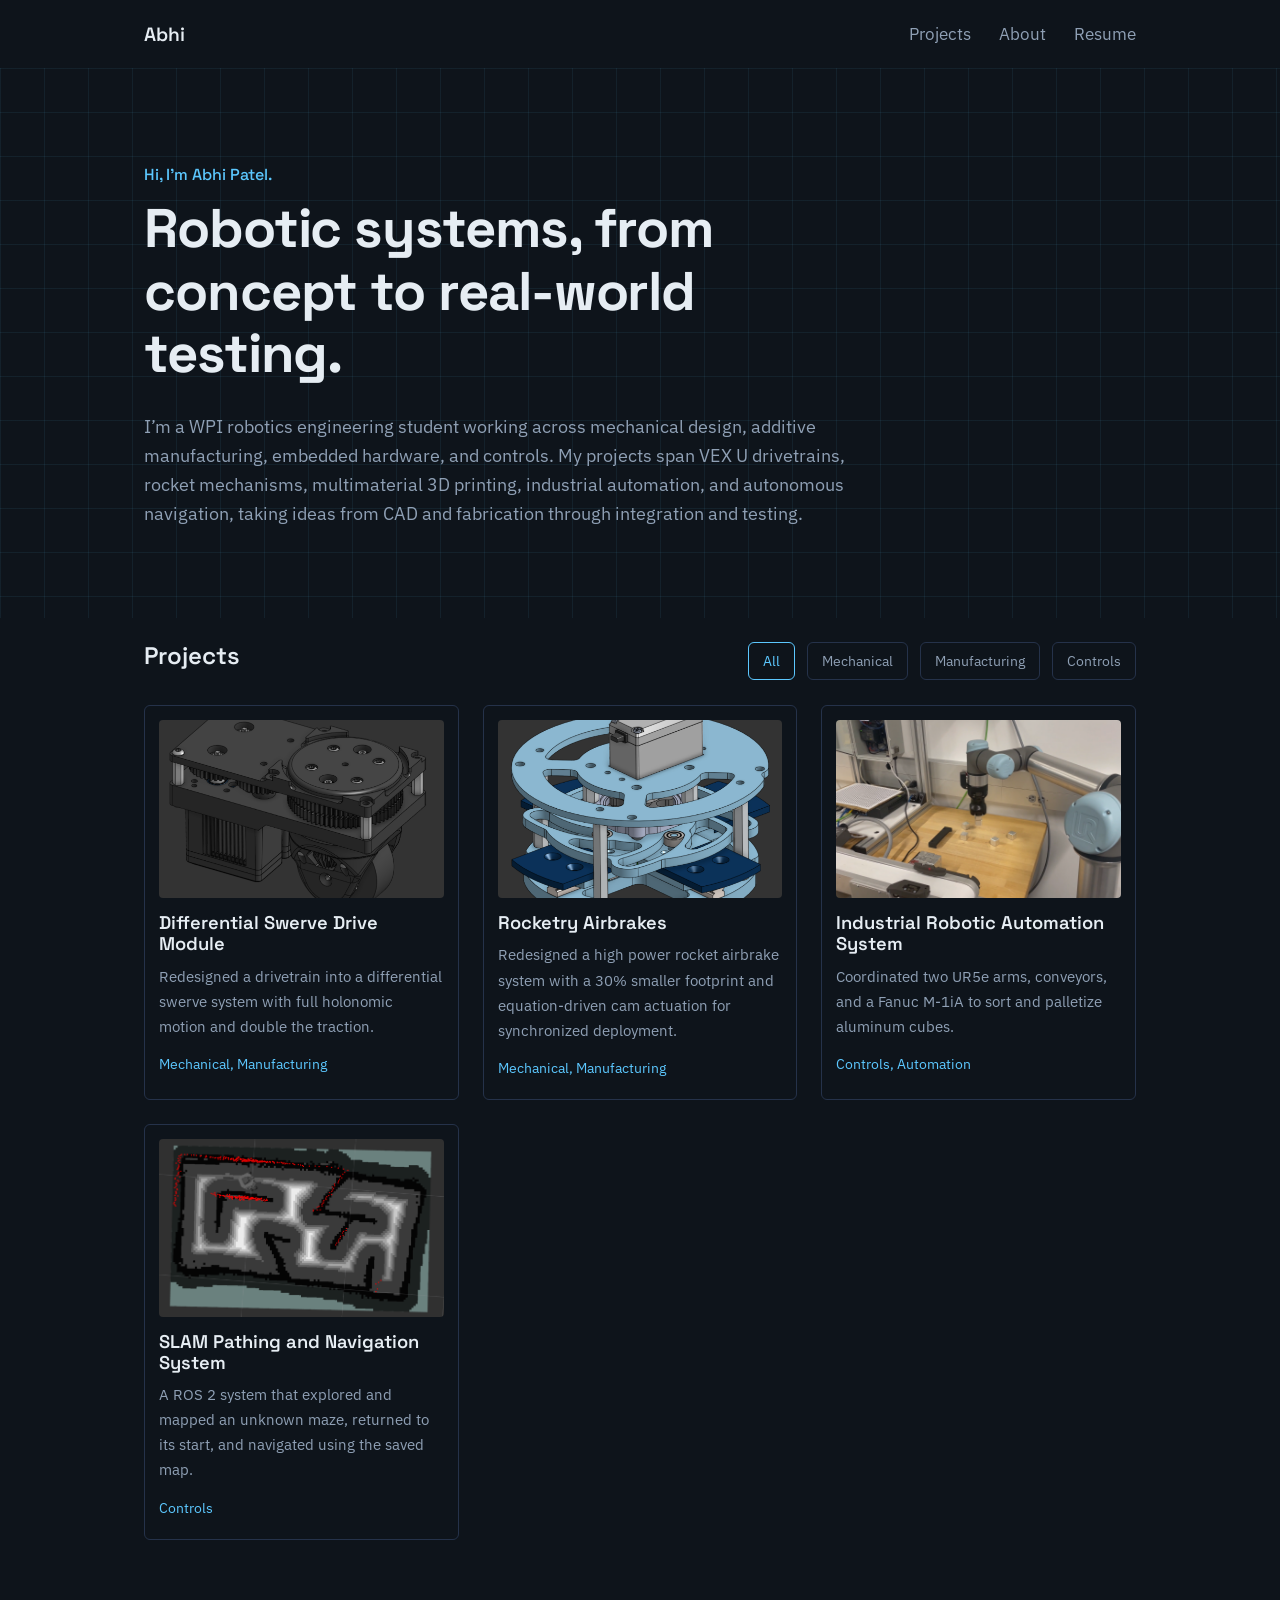
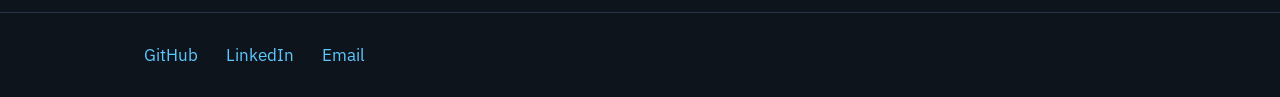
==== commit 6c0a4b71: "Updated consistent formating and standardized sections across project pages" ====
--- a/index.html
+++ b/index.html
@@ -21,11 +21,14 @@
     <main>
       <section class="hero">
         <div class="wrap">
-          <h1>I design, build, and program robots.</h1>
+          <p class="hero-greeting">Hi, I'm Abhi Patel.</p>
+          <h1>Robotic systems, from concept to real-world testing.</h1>
           <p class="lead">
-            Robotics engineering student. Mechanical design and fabrication lead for a
-            VEX U team, with projects in swerve drives, high power rocketry,
-            industrial automation, and SLAM.
+            I’m a WPI robotics engineering student working across mechanical design,
+            additive manufacturing, embedded hardware, and controls. My projects span
+            VEX U drivetrains, rocket mechanisms, multimaterial 3D printing, industrial
+            automation, and autonomous navigation, taking ideas from CAD and fabrication
+            through integration and testing.
           </p>
         </div>
       </section>
--- a/assets/css/style.css
+++ b/assets/css/style.css
@@ -9,7 +9,8 @@
 .wrap{max-width:1040px;margin:0 auto;padding:0 24px}
 .nav{display:flex;justify-content:space-between;align-items:center;max-width:1040px;margin:0 auto;padding:20px 24px}
 .brand{font:600 1.2rem "Space Grotesk",sans-serif;color:var(--text)}.nav nav a{margin-left:24px;color:var(--mut)}.nav nav a:hover{color:var(--text);text-decoration:none}
-.hero{padding:96px 0 72px;background-image:linear-gradient(rgba(92,200,255,.07) 1px,transparent 1px),linear-gradient(90deg,rgba(92,200,255,.07) 1px,transparent 1px);background-size:44px 44px;-webkit-mask-image:linear-gradient(#000 60%,transparent);mask-image:linear-gradient(#000 60%,transparent)}
+.hero{padding:96px 0 72px;background-image:linear-gradient(rgba(92,200,255,.07) 1px,transparent 1px),linear-gradient(90deg,rgba(92,200,255,.07) 1px,transparent 1px);background-size:44px 44px}
+.hero-greeting{margin:0 0 12px;color:var(--acc);font:500 1rem "Space Grotesk","IBM Plex Sans",sans-serif}
 .hero h1{max-width:14em}.lead{color:var(--mut);max-width:40em;font-size:1.1rem}
 .row{display:flex;justify-content:space-between;align-items:center;flex-wrap:wrap;gap:12px;margin:24px 0}
 .filters button{background:none;border:1px solid var(--line);color:var(--mut);padding:6px 14px;border-radius:6px;margin-left:8px;font:inherit;font-size:.9rem;cursor:pointer}
@@ -24,7 +25,9 @@
 .media{width:100%;height:auto;border-radius:4px;display:block}.card .media{aspect-ratio:16/10;object-fit:cover}.gal .media{aspect-ratio:16/10;object-fit:contain;background:var(--panel)}
 .page{padding-top:24px;padding-bottom:72px;max-width:780px}.back{font-size:.95rem}.meta{color:var(--acc);margin-top:-.2em}
 .page section{margin-top:40px}.page ul{padding-left:1.2em}.page li{margin-bottom:.6em}
+.page section.project-overview{margin-top:24px}.project-overview h2{margin-bottom:.35em}.project-overview .lead{margin-top:0}
 .project-figure{margin:24px 0}.project-figure .media{max-height:520px;object-fit:contain;background:var(--panel)}.project-figure figcaption{margin-top:8px;color:var(--mut);font-size:.9rem}
+.tech-list{margin:0}.tech-list div{display:grid;grid-template-columns:minmax(140px,.4fr) 1fr;gap:16px;padding:10px 0;border-top:1px solid var(--line)}.tech-list dt{font-weight:500}.tech-list dd{margin:0;color:var(--mut)}
 .todo{color:var(--mut);font-style:italic}
 .gal{display:grid;grid-template-columns:repeat(auto-fit,minmax(200px,1fr));gap:16px}
 .gal a{display:block;border:1px solid var(--line);border-radius:4px;overflow:hidden;background:var(--panel);transition:border-color .15s ease,transform .15s ease,box-shadow .15s ease}
@@ -40,5 +43,5 @@
 .gallery-modal__close:hover{text-decoration:none}
 .btn{display:inline-block;border:1px solid var(--acc);border-radius:6px;padding:8px 18px}
 footer{border-top:1px solid var(--line);padding:28px 0;color:var(--mut)}footer a{margin-right:24px}
-@media(max-width:600px){.hero{padding:56px 0 40px}.filters button{margin:0 8px 0 0}.gallery-modal__panel{padding:12px}.gallery-modal__close{top:8px;right:8px}} 
+@media(max-width:600px){.hero{padding:56px 0 40px}.filters button{margin:0 8px 0 0}.tech-list div{grid-template-columns:1fr;gap:2px}.gallery-modal__panel{padding:12px}.gallery-modal__close{top:8px;right:8px}} 
 @media(prefers-reduced-motion:reduce){*{transition:none!important;scroll-behavior:auto!important}}
